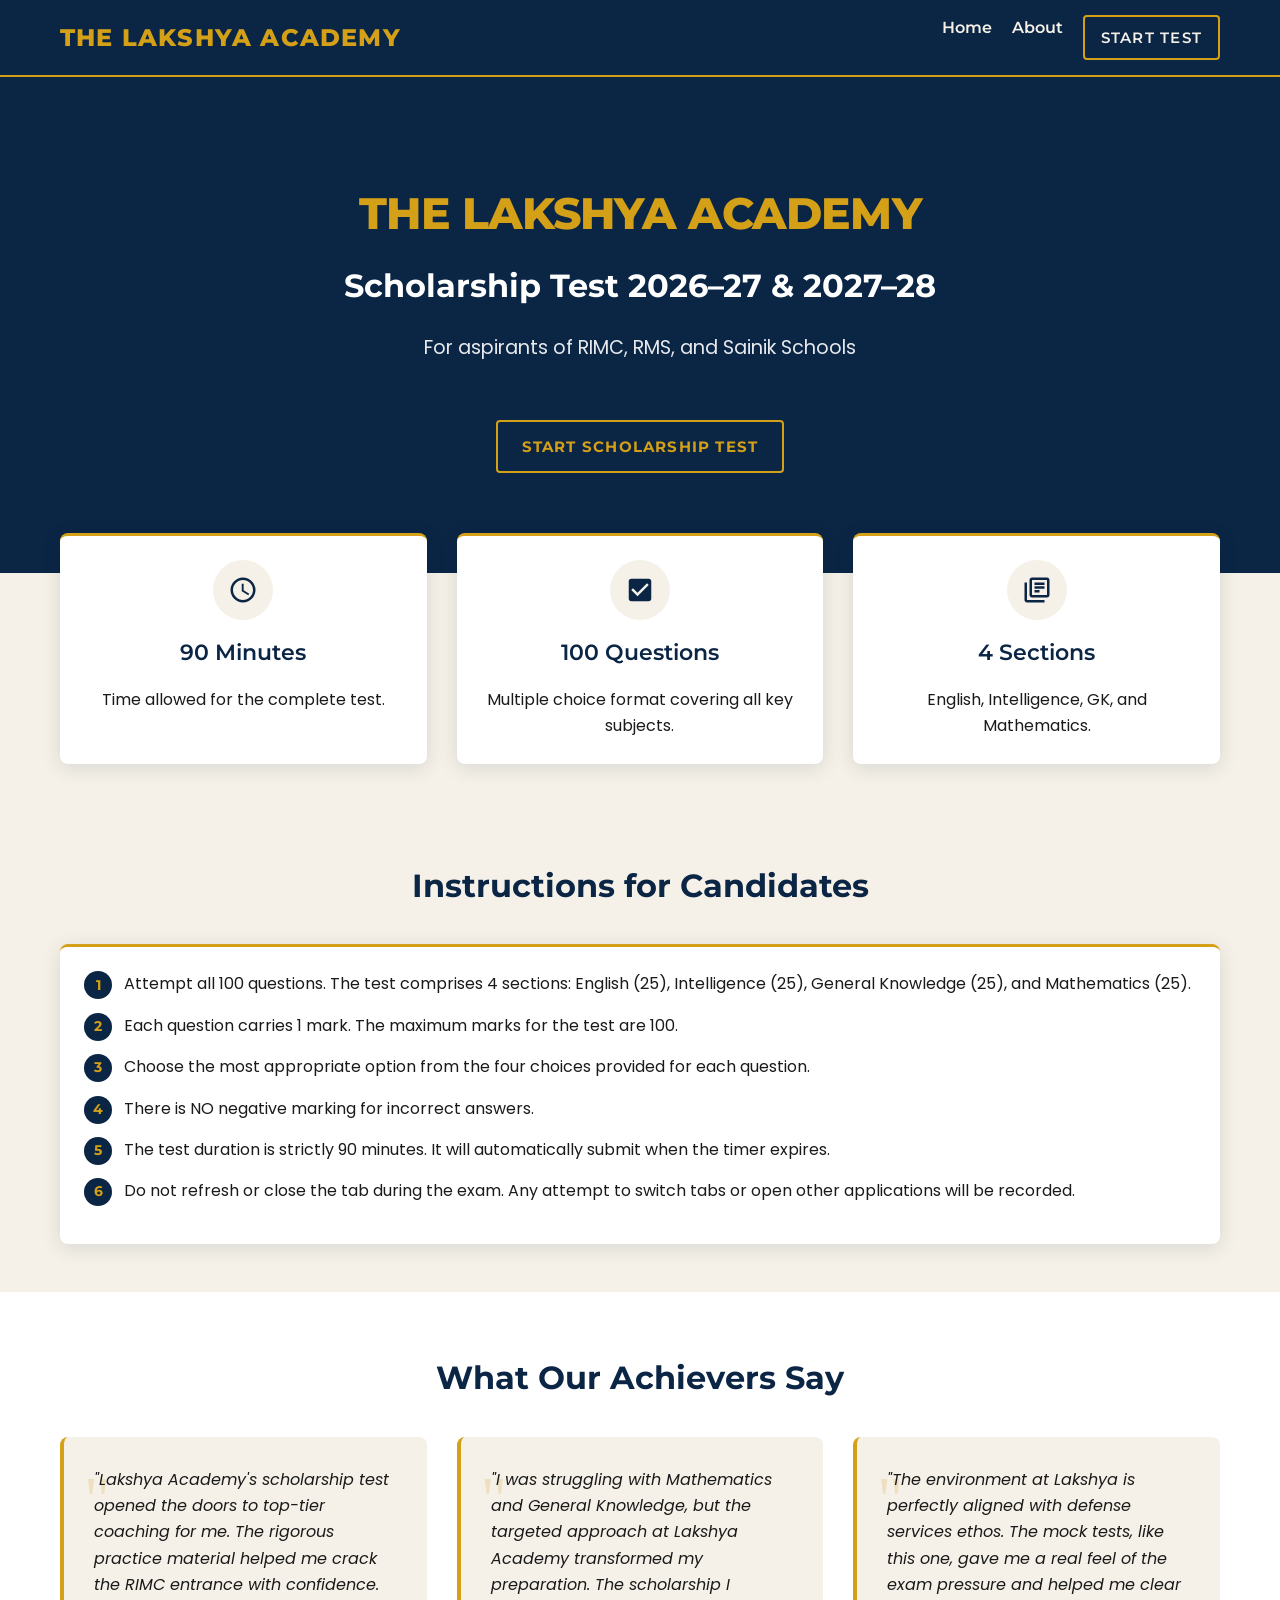
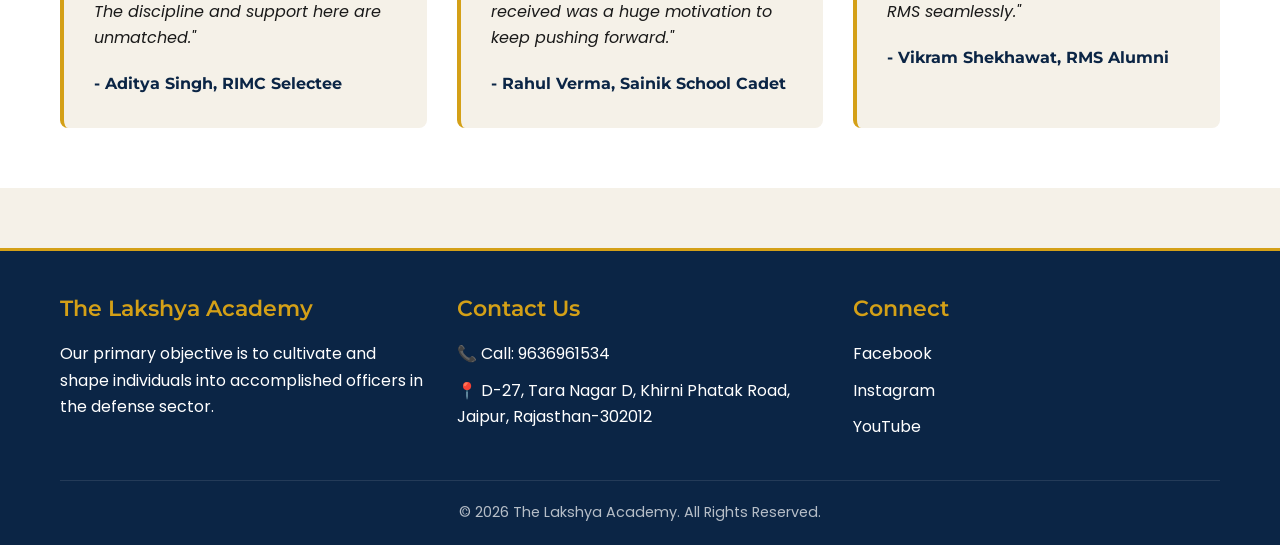
==== index.html @ bec266be "Lakshya Academy Scholarship Test Portal - Initial Release" ====
<!DOCTYPE html>
<html lang="en">
<head>
    <meta charset="UTF-8">
    <meta name="viewport" content="width=device-width, initial-scale=1.0">
    <title>Scholarship Test | The Lakshya Academy</title>
    <!-- Fonts -->
    <link rel="preconnect" href="https://fonts.googleapis.com">
    <link rel="preconnect" href="https://fonts.gstatic.com" crossorigin>
    <link href="https://fonts.googleapis.com/css2?family=Montserrat:wght@600;700;800&family=Poppins:wght@400;500;600&display=swap" rel="stylesheet">
    <link rel="stylesheet" href="assets/css/style.css">
</head>
<body>
    <nav class="navbar">
        <div class="container">
            <div class="navbar-brand">
                <span>THE LAKSHYA ACADEMY</span>
            </div>
            <ul class="nav-links">
                <li><a href="https://thelakshyaacademy.com/">Home</a></li>
                <li><a href="https://thelakshyaacademy.com/about-us/">About</a></li>
                <li><a href="login.html" class="btn btn-primary" style="padding: 8px 16px;">Start Test</a></li>
            </ul>
        </div>
    </nav>

    <header class="hero">
        <div class="container">
            <h1>THE LAKSHYA ACADEMY</h1>
            <h2>Scholarship Test 2026–27 & 2027–28</h2>
            <p>For aspirants of RIMC, RMS, and Sainik Schools</p>
            <a href="login.html" class="btn btn-primary mt-1">START SCHOLARSHIP TEST</a>
        </div>
    </header>

    <section class="container mb-3" style="position: relative; z-index: 10;">
        <div class="features-row">
            <div class="card feature-card">
                <div class="feature-icon">
                    <svg fill="currentColor" viewBox="0 0 24 24"><path d="M12 2C6.5 2 2 6.5 2 12s4.5 10 10 10 10-4.5 10-10S17.5 2 12 2zm0 18c-4.4 0-8-3.6-8-8s3.6-8 8-8 8 3.6 8 8-3.6 8-8 8zm.5-13H11v6l5.2 3.2.8-1.3-4.5-2.7V7z"/></svg>
                </div>
                <h3>90 Minutes</h3>
                <p class="text-muted mt-1">Time allowed for the complete test.</p>
            </div>
            <div class="card feature-card">
                <div class="feature-icon">
                    <svg fill="currentColor" viewBox="0 0 24 24"><path d="M19 3H5c-1.1 0-2 .9-2 2v14c0 1.1.9 2 2 2h14c1.1 0 2-.9 2-2V5c0-1.1-.9-2-2-2zm-9 14l-5-5 1.4-1.4 3.6 3.6 7.6-7.6L19 8l-9 9z"/></svg>
                </div>
                <h3>100 Questions</h3>
                <p class="text-muted mt-1">Multiple choice format covering all key subjects.</p>
            </div>
            <div class="card feature-card">
                <div class="feature-icon">
                    <svg fill="currentColor" viewBox="0 0 24 24"><path d="M4 6H2v14c0 1.1.9 2 2 2h14v-2H4V6zm16-4H8c-1.1 0-2 .9-2 2v12c0 1.1.9 2 2 2h12c1.1 0 2-.9 2-2V4c0-1.1-.9-2-2-2zm0 14H8V4h12v12zM10 9h8v2h-8zm0 3h4v2h-4zm0-6h8v2h-8z"/></svg>
                </div>
                <h3>4 Sections</h3>
                <p class="text-muted mt-1">English, Intelligence, GK, and Mathematics.</p>
            </div>
        </div>
    </section>

    <section class="container py-3">
        <h2 class="text-center mb-2">Instructions for Candidates</h2>
        <div class="card">
            <ul class="instructions-list">
                <li>Attempt all 100 questions. The test comprises 4 sections: English (25), Intelligence (25), General Knowledge (25), and Mathematics (25).</li>
                <li>Each question carries 1 mark. The maximum marks for the test are 100.</li>
                <li>Choose the most appropriate option from the four choices provided for each question.</li>
                <li>There is NO negative marking for incorrect answers.</li>
                <li>The test duration is strictly 90 minutes. It will automatically submit when the timer expires.</li>
                <li>Do not refresh or close the tab during the exam. Any attempt to switch tabs or open other applications will be recorded.</li>
            </ul>
        </div>
    </section>

    <section class="testimonials py-3">
        <div class="container">
            <h2 class="text-center mb-2">What Our Achievers Say</h2>
            <div class="testimonial-grid">
                <div class="testimonial-card">
                    <p class="testimonial-content">"Lakshya Academy's scholarship test opened the doors to top-tier coaching for me. The rigorous practice material helped me crack the RIMC entrance with confidence. The discipline and support here are unmatched."</p>
                    <p class="testimonial-author">- Aditya Singh, RIMC Selectee</p>
                </div>
                <div class="testimonial-card">
                    <p class="testimonial-content">"I was struggling with Mathematics and General Knowledge, but the targeted approach at Lakshya Academy transformed my preparation. The scholarship I received was a huge motivation to keep pushing forward."</p>
                    <p class="testimonial-author">- Rahul Verma, Sainik School Cadet</p>
                </div>
                <div class="testimonial-card">
                    <p class="testimonial-content">"The environment at Lakshya is perfectly aligned with defense services ethos. The mock tests, like this one, gave me a real feel of the exam pressure and helped me clear RMS seamlessly."</p>
                    <p class="testimonial-author">- Vikram Shekhawat, RMS Alumni</p>
                </div>
            </div>
        </div>
    </section>

    <footer>
        <div class="container">
            <div class="footer-content">
                <div class="footer-col">
                    <h3>The Lakshya Academy</h3>
                    <p>Our primary objective is to cultivate and shape individuals into accomplished officers in the defense sector.</p>
                </div>
                <div class="footer-col">
                    <h3>Contact Us</h3>
                    <ul>
                        <li>📞 Call: 9636961534</li>
                        <li>📍 D-27, Tara Nagar D, Khirni Phatak Road, Jaipur, Rajasthan-302012</li>
                    </ul>
                </div>
                <div class="footer-col">
                    <h3>Connect</h3>
                    <ul>
                        <li><a href="http://fb.com/officiallakshyaacademy" target="_blank">Facebook</a></li>
                        <li><a href="https://www.instagram.com/officiallakshyaacademy/" target="_blank">Instagram</a></li>
                        <li><a href="https://www.youtube.com/channel/UCdkMhWutAjQ8D37MkoNp7ew" target="_blank">YouTube</a></li>
                    </ul>
                </div>
            </div>
            <div class="footer-bottom">
                <p>&copy; 2026 The Lakshya Academy. All Rights Reserved.</p>
            </div>
        </div>
    </footer>
</body>
</html>
---- assets/css/style.css ----
:root {
  --primary-navy: #0B2545;
  --primary-navy-light: #133A6B;
  --accent-gold: #D4A017;
  --accent-gold-hover: #b88a14;
  --accent-maroon: #8B1A1A;
  --bg-cream: #F5F1E8;
  --text-dark: #1A1A1A;
  --text-muted: #555;
  --success: #2D6A4F;
  --warning: #E85D04;
  --border: #D4C9B0;
  --shadow: 0 4px 20px rgba(11,37,69,0.12);
  --shadow-hover: 0 8px 30px rgba(11,37,69,0.2);
}

* {
  margin: 0;
  padding: 0;
  box-sizing: border-box;
}

body {
  font-family: 'Poppins', sans-serif;
  font-weight: 400;
  line-height: 1.65;
  color: var(--text-dark);
  background-color: var(--bg-cream);
  overflow-x: hidden;
}

h1, h2, h3, h4, h5, h6 {
  font-family: 'Montserrat', sans-serif;
  color: var(--primary-navy);
}

h1 {
  font-weight: 800;
  font-size: 2.75rem;
  letter-spacing: -0.02em;
}

h2 {
  font-weight: 700;
  font-size: 2rem;
}

h3 {
  font-weight: 600;
  font-size: 1.35rem;
}

a {
  text-decoration: none;
  color: inherit;
}

/* Utilities */
.container {
  width: 100%;
  max-width: 1200px;
  margin: 0 auto;
  padding: 0 20px;
}

.text-center { text-align: center; }
.text-gold { color: var(--accent-gold); }
.text-navy { color: var(--primary-navy); }
.mt-1 { margin-top: 1rem; }
.mt-2 { margin-top: 2rem; }
.mt-3 { margin-top: 3rem; }
.mb-1 { margin-bottom: 1rem; }
.mb-2 { margin-bottom: 2rem; }
.mb-3 { margin-bottom: 3rem; }
.py-3 { padding-top: 3rem; padding-bottom: 3rem; }

/* Buttons */
.btn {
  display: inline-block;
  font-family: 'Montserrat', sans-serif;
  font-weight: 700;
  font-size: 0.95rem;
  text-transform: uppercase;
  letter-spacing: 0.08em;
  padding: 12px 24px;
  border-radius: 4px;
  cursor: pointer;
  transition: all 0.3s ease;
  border: 2px solid transparent;
}

.btn-primary {
  background-color: var(--primary-navy);
  color: var(--accent-gold);
  border-color: var(--accent-gold);
}

.btn-primary:hover:not(:disabled) {
  background-color: var(--accent-gold);
  color: var(--primary-navy);
}

.btn-primary:disabled {
  opacity: 0.7;
  cursor: not-allowed;
}

.btn-secondary {
  background-color: var(--bg-cream);
  color: var(--primary-navy);
  border-color: var(--primary-navy);
}

.btn-secondary:hover {
  background-color: var(--primary-navy);
  color: var(--bg-cream);
}

.btn-danger {
  background-color: var(--accent-maroon);
  color: #fff;
  border-color: var(--accent-maroon);
}

.btn-danger:hover {
  background-color: #701515;
}

/* Navbar */
.navbar {
  background-color: var(--primary-navy);
  color: var(--bg-cream);
  padding: 15px 0;
  position: sticky;
  top: 0;
  z-index: 1000;
  border-bottom: 2px solid var(--accent-gold);
}

.navbar .container {
  display: flex;
  justify-content: space-between;
  align-items: center;
}

.navbar-brand {
  display: flex;
  align-items: center;
  gap: 10px;
}

.navbar-brand img {
  height: 50px;
  width: auto;
}

.navbar-brand span {
  font-family: 'Montserrat', sans-serif;
  font-weight: 800;
  font-size: 1.5rem;
  color: var(--accent-gold);
  letter-spacing: 0.05em;
}

.nav-links {
  display: flex;
  gap: 20px;
  list-style: none;
}

.nav-links a {
  font-family: 'Montserrat', sans-serif;
  font-weight: 600;
  color: var(--bg-cream);
  transition: color 0.3s;
}

.nav-links a:hover {
  color: var(--accent-gold);
}

/* Cards */
.card {
  background: #fff;
  border-radius: 8px;
  padding: 24px;
  box-shadow: var(--shadow);
  border-top: 3px solid var(--accent-gold);
  transition: transform 0.3s ease, box-shadow 0.3s ease;
}

.card:hover {
  transform: translateY(-5px);
  box-shadow: var(--shadow-hover);
}

/* Forms */
.form-group {
  margin-bottom: 20px;
}

.form-label {
  display: block;
  font-family: 'Montserrat', sans-serif;
  font-weight: 600;
  margin-bottom: 8px;
  color: var(--primary-navy);
}

.form-control {
  width: 100%;
  padding: 12px;
  border: 1px solid var(--border);
  border-radius: 4px;
  font-family: 'Poppins', sans-serif;
  font-size: 1rem;
  background-color: #faf9f6;
  transition: border-color 0.3s;
}

.form-control:focus {
  outline: none;
  border-color: var(--accent-gold);
  background-color: #fff;
}

.error-msg {
  color: var(--accent-maroon);
  font-size: 0.85rem;
  margin-top: 5px;
  display: none;
}

/* Loader */
.loader-overlay {
  position: fixed;
  top: 0; left: 0; width: 100%; height: 100%;
  background: rgba(255, 255, 255, 0.9);
  display: flex;
  justify-content: center;
  align-items: center;
  z-index: 2000;
  flex-direction: column;
  gap: 15px;
  display: none;
}

.spinner {
  width: 50px;
  height: 50px;
  border: 5px solid var(--border);
  border-top-color: var(--primary-navy);
  border-radius: 50%;
  animation: spin 1s linear infinite;
}

@keyframes spin {
  to { transform: rotate(360deg); }
}

/* Footer */
footer {
  background-color: var(--primary-navy);
  color: #fff;
  padding: 40px 0 20px;
  margin-top: 60px;
  border-top: 3px solid var(--accent-gold);
}

.footer-content {
  display: grid;
  grid-template-columns: repeat(auto-fit, minmax(250px, 1fr));
  gap: 30px;
  margin-bottom: 30px;
}

.footer-col h3 {
  color: var(--accent-gold);
  margin-bottom: 15px;
}

.footer-col ul {
  list-style: none;
}

.footer-col ul li {
  margin-bottom: 10px;
}

.footer-col a:hover {
  color: var(--accent-gold);
}

.footer-bottom {
  text-align: center;
  padding-top: 20px;
  border-top: 1px solid rgba(255,255,255,0.1);
  font-size: 0.9rem;
  color: rgba(255,255,255,0.7);
}

/* Hero Section */
.hero {
  position: relative;
  background-color: var(--primary-navy);
  color: #fff;
  padding: 100px 0;
  text-align: center;
  overflow: hidden;
}

.hero::before {
  content: "";
  position: absolute;
  top: 0; left: 0; right: 0; bottom: 0;
  background-image: url('../img/bg-defense.svg'); /* Using svg placeholder */
  background-size: cover;
  background-position: center;
  opacity: 0.04;
  z-index: 0;
}

.hero .container {
  position: relative;
  z-index: 1;
}

.hero h1 {
  color: var(--accent-gold);
  margin-bottom: 10px;
}

.hero h2 {
  color: #fff;
  margin-bottom: 20px;
}

.hero p {
  font-size: 1.2rem;
  margin-bottom: 40px;
  color: rgba(255,255,255,0.9);
}

/* Features Row */
.features-row {
  display: grid;
  grid-template-columns: repeat(3, 1fr);
  gap: 30px;
  margin-top: -40px;
  position: relative;
  z-index: 2;
}

.feature-card {
  text-align: center;
}

.feature-icon {
  width: 60px;
  height: 60px;
  background: var(--bg-cream);
  border-radius: 50%;
  display: flex;
  align-items: center;
  justify-content: center;
  margin: 0 auto 15px;
  color: var(--primary-navy);
}

.feature-icon svg {
  width: 30px;
  height: 30px;
}

/* Testimonials */
.testimonials {
  padding: 60px 0;
  background-color: #fff;
}

.testimonial-grid {
  display: grid;
  grid-template-columns: repeat(auto-fit, minmax(300px, 1fr));
  gap: 30px;
}

.testimonial-card {
  background: var(--bg-cream);
  padding: 30px;
  border-radius: 8px;
  border-left: 4px solid var(--accent-gold);
  position: relative;
}

.testimonial-card::before {
  content: '"';
  position: absolute;
  top: 10px;
  left: 20px;
  font-size: 4rem;
  color: rgba(212, 160, 23, 0.2);
  font-family: serif;
}

.testimonial-content {
  font-style: italic;
  margin-bottom: 20px;
  position: relative;
  z-index: 1;
}

.testimonial-author {
  font-family: 'Montserrat', sans-serif;
  font-weight: 700;
  color: var(--primary-navy);
}

/* Instructions */
.instructions-list {
  list-style: none;
  counter-reset: inst-counter;
}

.instructions-list li {
  position: relative;
  padding-left: 40px;
  margin-bottom: 15px;
}

.instructions-list li::before {
  counter-increment: inst-counter;
  content: counter(inst-counter);
  position: absolute;
  left: 0;
  top: 0;
  width: 28px;
  height: 28px;
  background-color: var(--primary-navy);
  color: var(--accent-gold);
  border-radius: 50%;
  display: flex;
  align-items: center;
  justify-content: center;
  font-weight: bold;
  font-family: 'Montserrat', sans-serif;
  font-size: 0.9rem;
}

/* Responsive */
@media (max-width: 768px) {
  .features-row {
    grid-template-columns: 1fr;
    margin-top: 30px;
  }
  .hero h1 { font-size: 2rem; }
  .hero h2 { font-size: 1.5rem; }
  .navbar-brand span { font-size: 1.2rem; }
  .nav-links { display: none; } /* Add hamburger later if needed */
}

/* TEST INTERFACE */
.test-layout {
  display: grid;
  grid-template-columns: 1fr 350px;
  gap: 30px;
  margin-top: 30px;
  margin-bottom: 60px;
  align-items: start;
}

/* Question Card */
.question-card {
  background: #fff;
  border-radius: 8px;
  box-shadow: var(--shadow);
  padding: 30px;
  border-top: 4px solid var(--primary-navy);
}

.section-pill {
  display: inline-block;
  background-color: var(--accent-gold);
  color: var(--primary-navy);
  padding: 5px 15px;
  border-radius: 20px;
  font-weight: 700;
  font-size: 0.85rem;
  margin-bottom: 15px;
  font-family: 'Montserrat', sans-serif;
}

.question-meta {
  display: flex;
  justify-content: space-between;
  align-items: center;
  margin-bottom: 20px;
  border-bottom: 1px solid var(--border);
  padding-bottom: 10px;
}

.question-number-display {
  font-family: 'Montserrat', sans-serif;
  font-weight: 600;
  color: var(--text-muted);
}

.question-text {
  font-size: 1.2rem;
  font-weight: 500;
  margin-bottom: 25px;
  line-height: 1.6;
}

.options-container {
  display: flex;
  flex-direction: column;
  gap: 15px;
  margin-bottom: 30px;
}

.option-label {
  display: flex;
  align-items: center;
  padding: 15px 20px;
  border: 1px solid var(--border);
  border-radius: 6px;
  cursor: pointer;
  transition: all 0.2s ease;
  background: #faf9f6;
}

.option-label:hover {
  background: #f0ebd8;
  border-color: var(--accent-gold);
}

.option-label input[type="radio"] {
  margin-right: 15px;
  transform: scale(1.2);
  accent-color: var(--primary-navy);
}

.option-label.selected {
  background: rgba(11, 37, 69, 0.05);
  border-color: var(--primary-navy);
  font-weight: 600;
}

.actions-row {
  display: flex;
  justify-content: space-between;
  align-items: center;
  margin-top: 20px;
  padding-top: 20px;
  border-top: 1px solid var(--border);
}

.review-toggle {
  display: flex;
  align-items: center;
  gap: 8px;
  cursor: pointer;
  font-weight: 500;
  color: var(--warning);
}

.review-toggle input {
  accent-color: var(--warning);
  transform: scale(1.2);
}

/* Passage */
.passage-container {
  background: var(--bg-cream);
  padding: 20px;
  border-radius: 6px;
  margin-bottom: 20px;
  border-left: 3px solid var(--primary-navy);
  display: none;
}

.passage-container.visible {
  display: block;
}

/* Sidebar */
.test-sidebar {
  position: sticky;
  top: 90px;
  display: flex;
  flex-direction: column;
  gap: 20px;
}

.timer-card {
  background: var(--primary-navy);
  color: #fff;
  text-align: center;
  padding: 20px;
  border-radius: 8px;
  box-shadow: var(--shadow);
}

.timer-card .title {
  color: var(--accent-gold);
  font-size: 0.9rem;
  font-weight: 600;
  text-transform: uppercase;
  margin-bottom: 10px;
}

.timer-display {
  font-family: 'Oswald', sans-serif;
  font-size: 2.5rem;
  font-weight: 700;
  letter-spacing: 2px;
}

.timer-display.danger {
  color: #ff4d4d;
  animation: pulse 1s infinite;
}

@keyframes pulse {
  0% { opacity: 1; }
  50% { opacity: 0.7; }
  100% { opacity: 1; }
}

/* Palette */
.palette-card {
  background: #fff;
  border-radius: 8px;
  padding: 20px;
  box-shadow: var(--shadow);
  border-top: 3px solid var(--accent-gold);
}

.palette-legend {
  display: flex;
  flex-wrap: wrap;
  gap: 10px;
  margin-bottom: 15px;
  font-size: 0.8rem;
}

.legend-item {
  display: flex;
  align-items: center;
  gap: 5px;
}

.legend-color {
  width: 12px;
  height: 12px;
  border-radius: 50%;
}

.palette-grid {
  display: grid;
  grid-template-columns: repeat(5, 1fr);
  gap: 8px;
  max-height: 400px;
  overflow-y: auto;
  padding-right: 5px;
}

/* Scrollbar for palette */
.palette-grid::-webkit-scrollbar { width: 6px; }
.palette-grid::-webkit-scrollbar-track { background: #f1f1f1; }
.palette-grid::-webkit-scrollbar-thumb { background: var(--border); border-radius: 3px; }

.palette-btn {
  aspect-ratio: 1;
  display: flex;
  align-items: center;
  justify-content: center;
  border-radius: 4px;
  border: 1px solid var(--border);
  background: #fff;
  color: var(--text-dark);
  font-weight: 600;
  font-size: 0.9rem;
  cursor: pointer;
  transition: all 0.2s;
}

.palette-btn:hover {
  border-color: var(--primary-navy);
}

.palette-btn.current {
  border: 2px solid var(--primary-navy);
  transform: scale(1.05);
}

.palette-btn.answered {
  background: var(--success);
  color: #fff;
  border-color: var(--success);
}

.palette-btn.review {
  background: var(--warning);
  color: #fff;
  border-color: var(--warning);
}

.palette-btn.answered.review {
  background: var(--accent-maroon);
  color: #fff;
  border-color: var(--accent-maroon);
}

/* Result specific styles */
.result-ring {
  width: 200px;
  height: 200px;
  border-radius: 50%;
  border: 10px solid var(--primary-navy);
  display: flex;
  align-items: center;
  justify-content: center;
  margin: 0 auto 30px;
  font-size: 3rem;
  font-weight: 800;
  color: var(--primary-navy);
  font-family: 'Montserrat', sans-serif;
}

.band-message {
  font-size: 1.5rem;
  font-weight: 700;
  margin-bottom: 30px;
}

.band-outstanding { color: var(--success); }
.band-excellent { color: var(--primary-navy); }
.band-good { color: var(--warning); }
.band-needs { color: var(--accent-maroon); }

.section-scores {
  display: grid;
  grid-template-columns: repeat(auto-fit, minmax(200px, 1fr));
  gap: 20px;
  margin-bottom: 40px;
}

.score-card {
  background: var(--bg-cream);
  padding: 20px;
  border-radius: 8px;
  text-align: center;
  border: 1px solid var(--border);
}

.score-card h4 {
  margin-bottom: 10px;
  font-size: 1rem;
}

.score-card .score {
  font-size: 1.5rem;
  font-weight: 700;
  color: var(--primary-navy);
}

@media (max-width: 992px) {
  .test-layout {
    grid-template-columns: 1fr;
  }
  .test-sidebar {
    position: static;
  }
  .palette-grid {
    grid-template-columns: repeat(10, 1fr);
  }
}

@media (max-width: 576px) {
  .palette-grid {
    grid-template-columns: repeat(5, 1fr);
  }
  .actions-row {
    flex-direction: column;
    gap: 15px;
  }
  .actions-row .btn {
    width: 100%;
  }
}
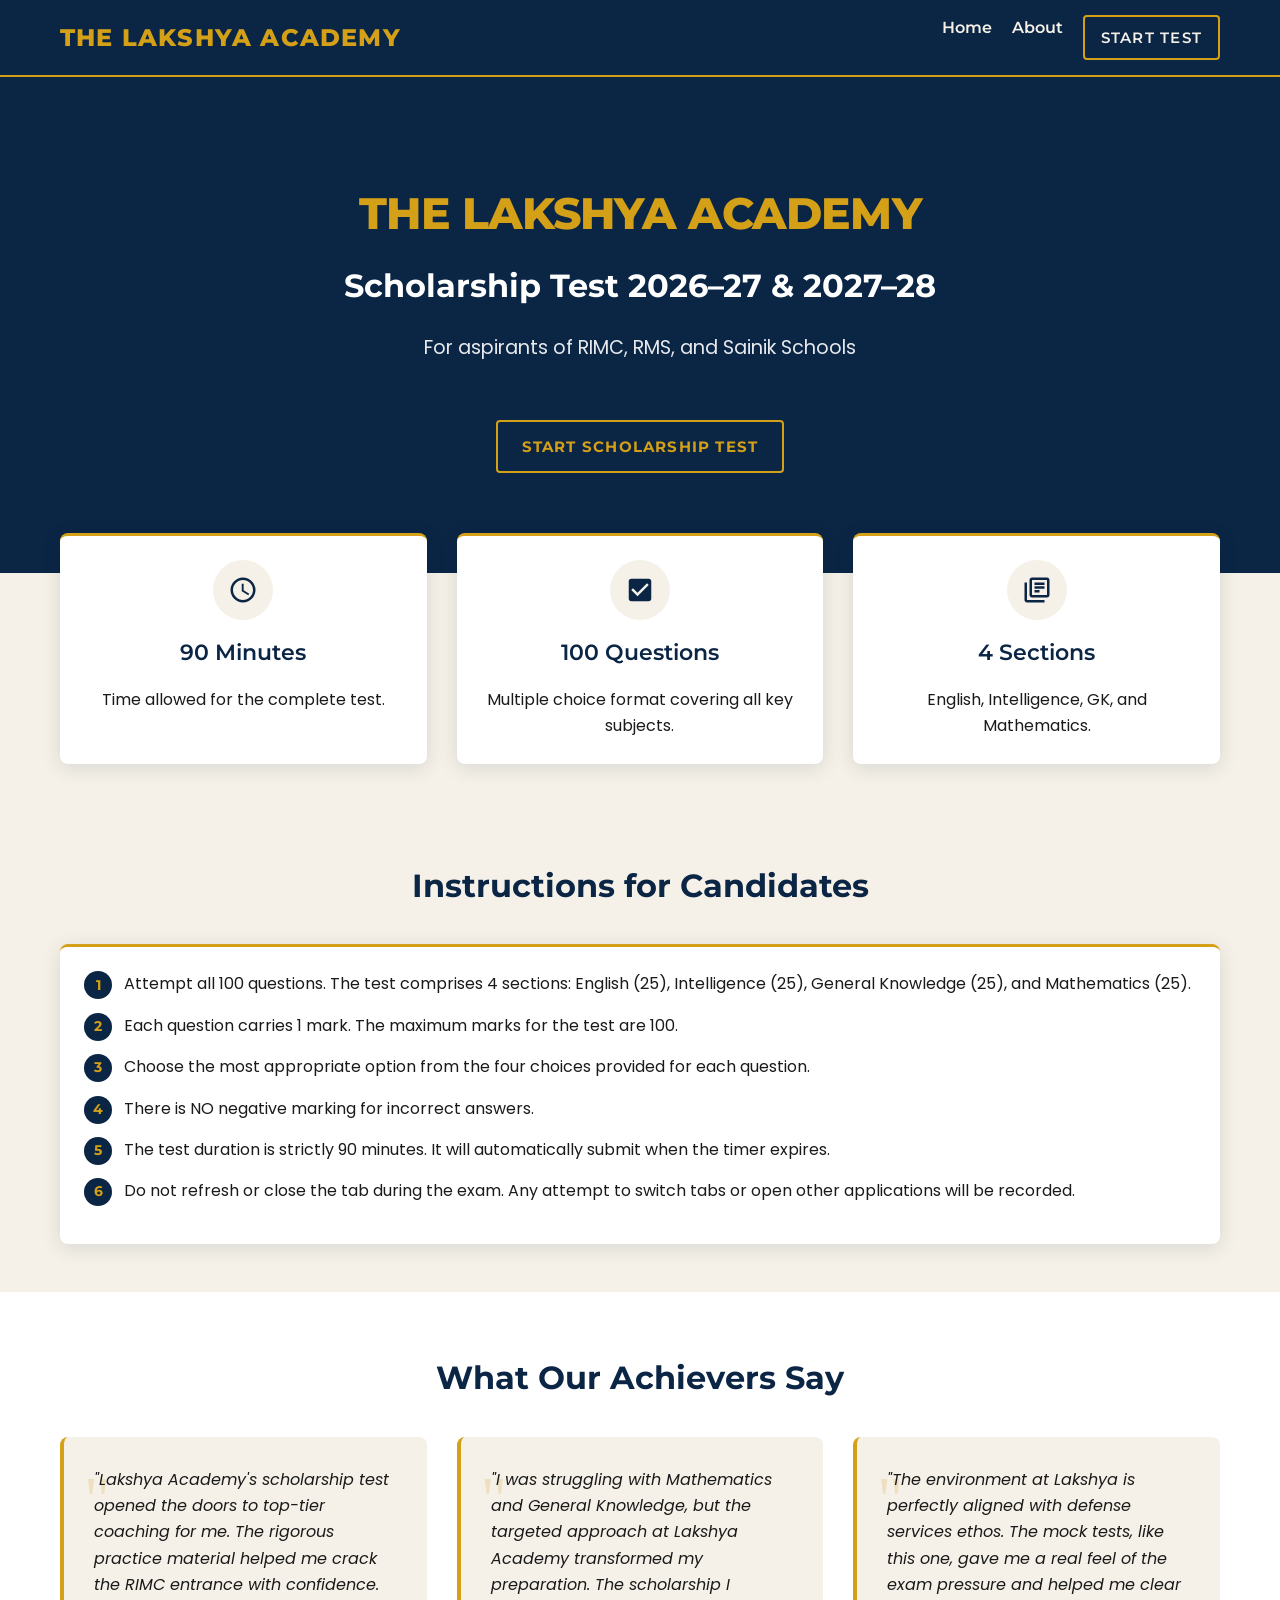
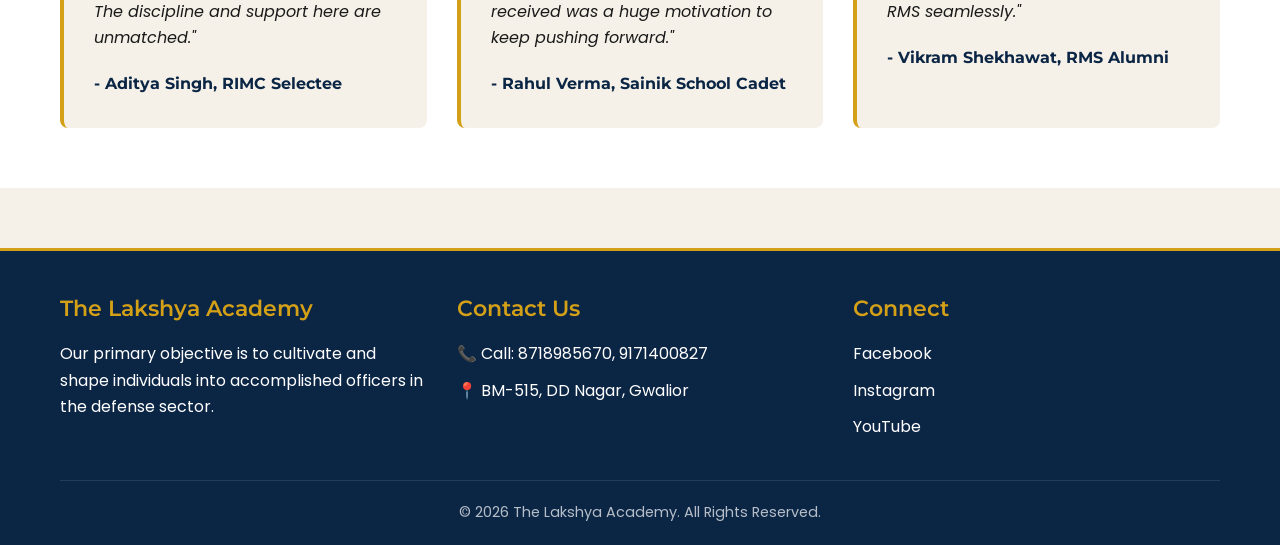
==== commit 39012f25: "Update contact information" ====
--- a/index.html
+++ b/index.html
@@ -103,8 +103,8 @@
                 <div class="footer-col">
                     <h3>Contact Us</h3>
                     <ul>
-                        <li>📞 Call: 9636961534</li>
-                        <li>📍 D-27, Tara Nagar D, Khirni Phatak Road, Jaipur, Rajasthan-302012</li>
+                        <li>📞 Call: 8718985670, 9171400827</li>
+                        <li>📍 BM-515, DD Nagar, Gwalior</li>
                     </ul>
                 </div>
                 <div class="footer-col">
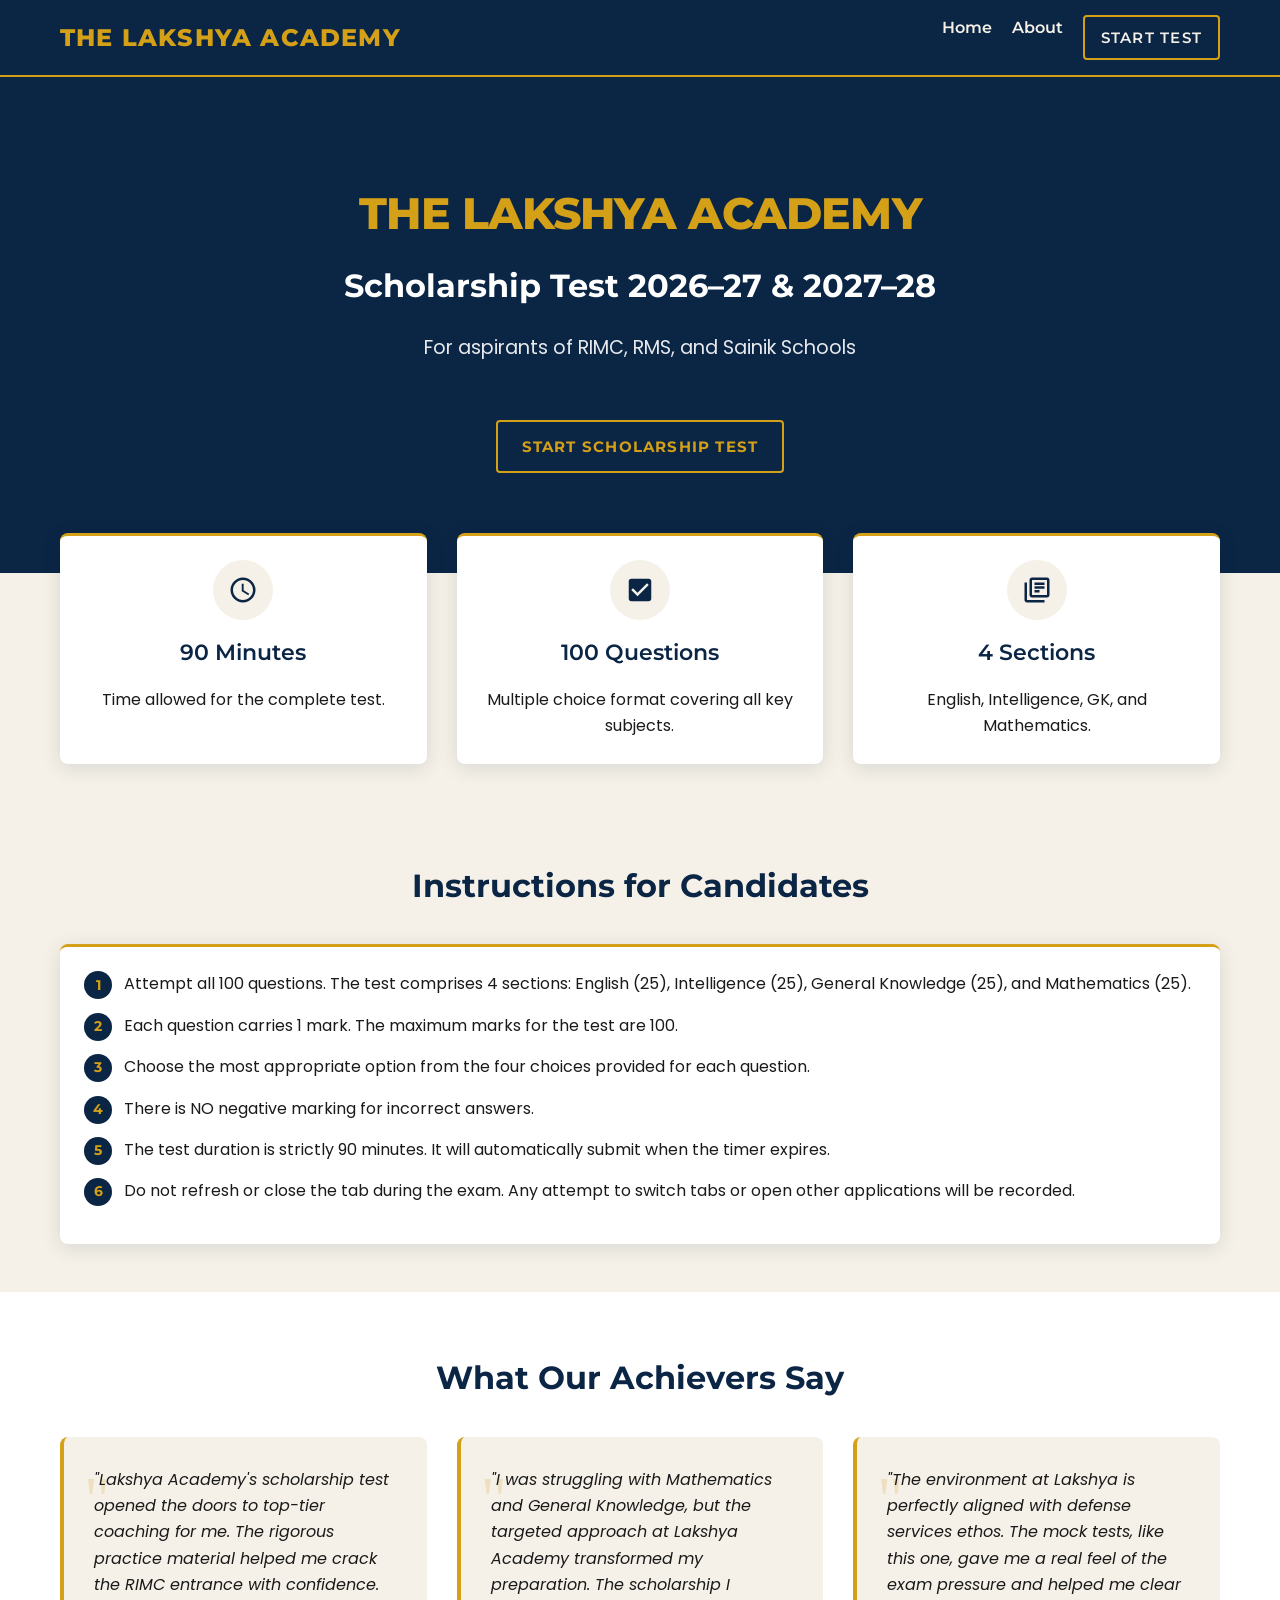
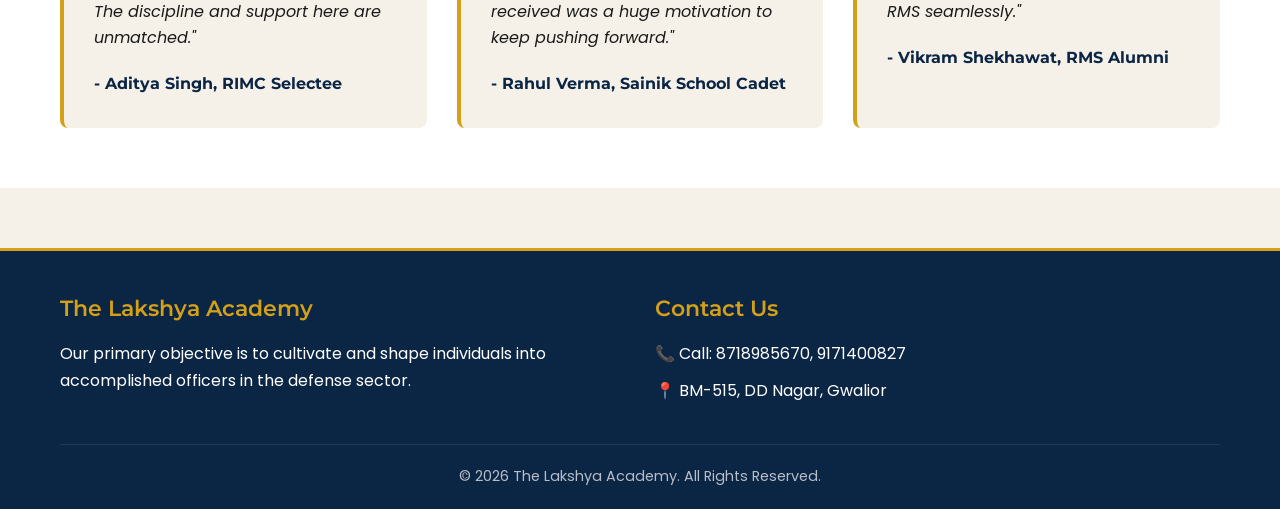
==== commit 8a0786cf: "Remove social media links from footer" ====
--- a/index.html
+++ b/index.html
@@ -107,14 +107,7 @@
                         <li>📍 BM-515, DD Nagar, Gwalior</li>
                     </ul>
                 </div>
-                <div class="footer-col">
-                    <h3>Connect</h3>
-                    <ul>
-                        <li><a href="http://fb.com/officiallakshyaacademy" target="_blank">Facebook</a></li>
-                        <li><a href="https://www.instagram.com/officiallakshyaacademy/" target="_blank">Instagram</a></li>
-                        <li><a href="https://www.youtube.com/channel/UCdkMhWutAjQ8D37MkoNp7ew" target="_blank">YouTube</a></li>
-                    </ul>
-                </div>
+
             </div>
             <div class="footer-bottom">
                 <p>&copy; 2026 The Lakshya Academy. All Rights Reserved.</p>
